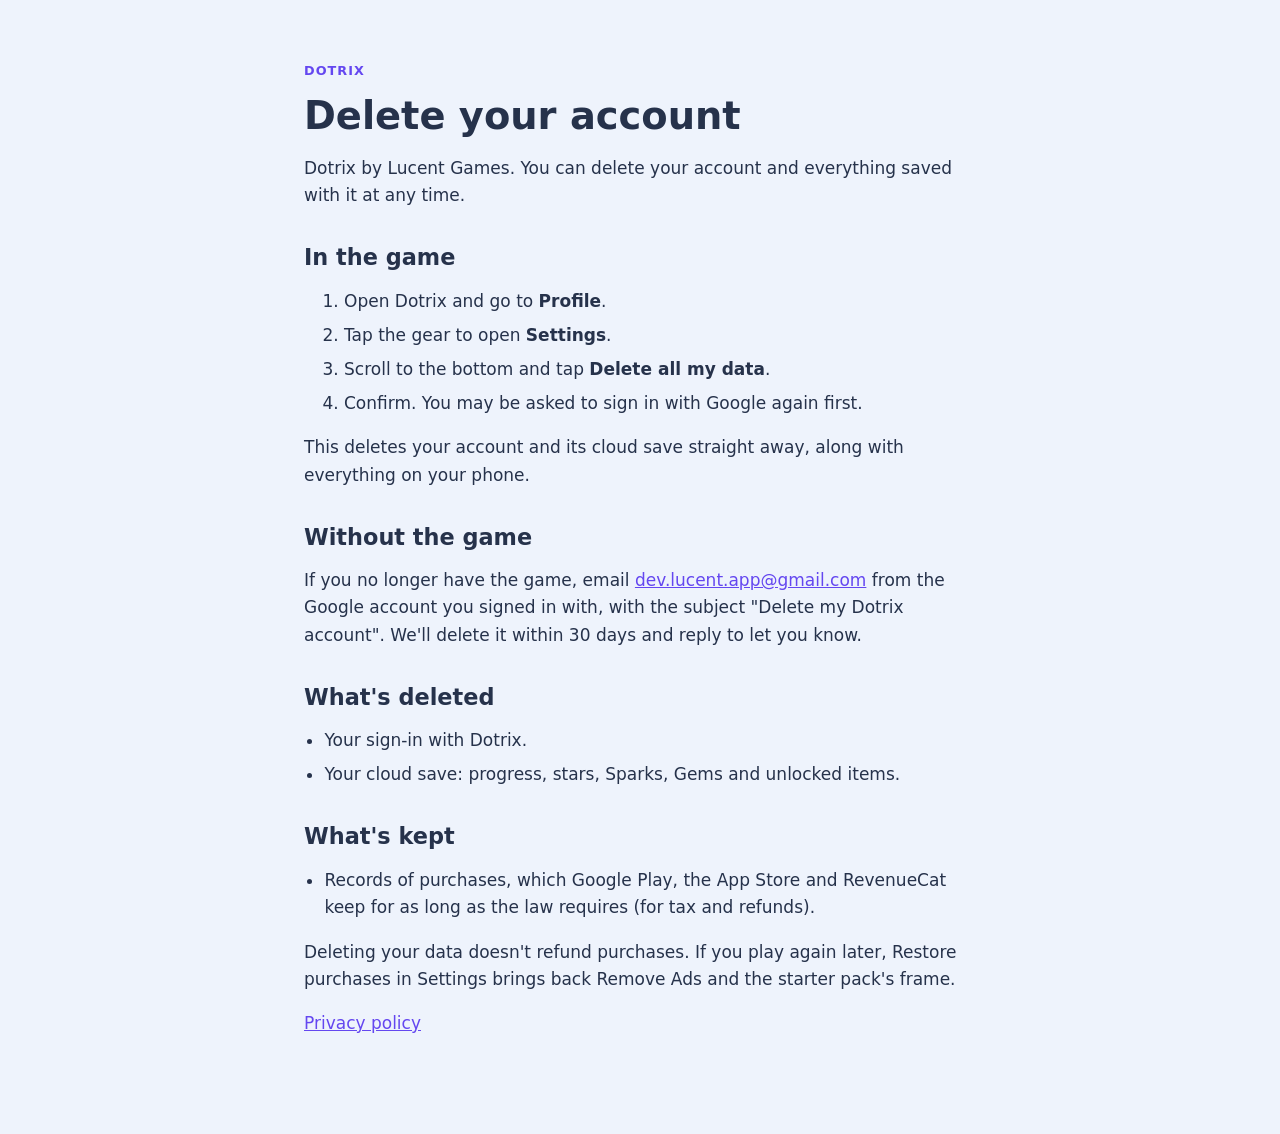
==== delete-account.html @ 7a84c68f "Add the account deletion page" ====
<!doctype html>
<html lang="en-GB">
<head>
<meta charset="utf-8">
<meta name="viewport" content="width=device-width, initial-scale=1">
<title>Delete your Dotrix account</title>
<link rel="stylesheet" href="style.css">
</head>
<body>
<main>
<p class="eyebrow"><a href="./">Dotrix</a></p>
<h1>Delete your account</h1>
<p>Dotrix by Lucent Games. You can delete your account and everything saved
with it at any time.</p>

<h2>In the game</h2>
<ol>
<li>Open Dotrix and go to <strong>Profile</strong>.</li>
<li>Tap the gear to open <strong>Settings</strong>.</li>
<li>Scroll to the bottom and tap <strong>Delete all my data</strong>.</li>
<li>Confirm. You may be asked to sign in with Google again first.</li>
</ol>
<p>This deletes your account and its cloud save straight away, along with
everything on your phone.</p>

<h2>Without the game</h2>
<p>If you no longer have the game, email
<a href="mailto:dev.lucent.app@gmail.com?subject=Delete%20my%20Dotrix%20account">dev.lucent.app@gmail.com</a>
from the Google account you signed in with, with the subject "Delete my
Dotrix account". We'll delete it within 30 days and reply to let you know.</p>

<h2>What's deleted</h2>
<ul>
<li>Your sign-in with Dotrix.</li>
<li>Your cloud save: progress, stars, Sparks, Gems and unlocked items.</li>
</ul>

<h2>What's kept</h2>
<ul>
<li>Records of purchases, which Google Play, the App Store and RevenueCat keep
for as long as the law requires (for tax and refunds).</li>
</ul>
<p>Deleting your data doesn't refund purchases. If you play again later,
Restore purchases in Settings brings back Remove Ads and the starter pack's
frame.</p>

<p><a href="privacy.html">Privacy policy</a></p>
</main>
</body>
</html>
---- style.css ----
:root {
  --bg: #EEF3FC;
  --surface: #FFFFFF;
  --fg: #26324B;
  --muted: #5F6B88;
  --accent: #6447F0;
  color-scheme: light dark;
}
@media (prefers-color-scheme: dark) {
  :root {
    --bg: #141A2C;
    --surface: #1E2439;
    --fg: #EEF2FF;
    --muted: #9AA6C6;
    --accent: #A893FF;
  }
}
* { box-sizing: border-box; }
body {
  margin: 0;
  background: var(--bg);
  color: var(--fg);
  font: 17px/1.6 ui-rounded, "Nunito", system-ui, -apple-system, "Segoe UI", sans-serif;
}
main {
  max-width: 44rem;
  margin: 0 auto;
  padding: 48px 16px 80px;
}
h1, h2, h3 { line-height: 1.15; margin: 1.6em 0 0.4em; }
h1 { font-size: 2.4rem; margin-top: 0.2em; }
h1.title { font-size: 4.5rem; letter-spacing: -0.03em; }
h1.title span, a { color: var(--accent); }
h2 { font-size: 1.4rem; }
h3 { font-size: 1.1rem; }
.lede { font-size: 1.2rem; }
.muted { color: var(--muted); }
.eyebrow { font-weight: 800; text-transform: uppercase; letter-spacing: 0.08em; font-size: 0.8rem; }
.eyebrow a { text-decoration: none; }
ul { padding-left: 1.2em; }
li { margin-bottom: 0.4em; }
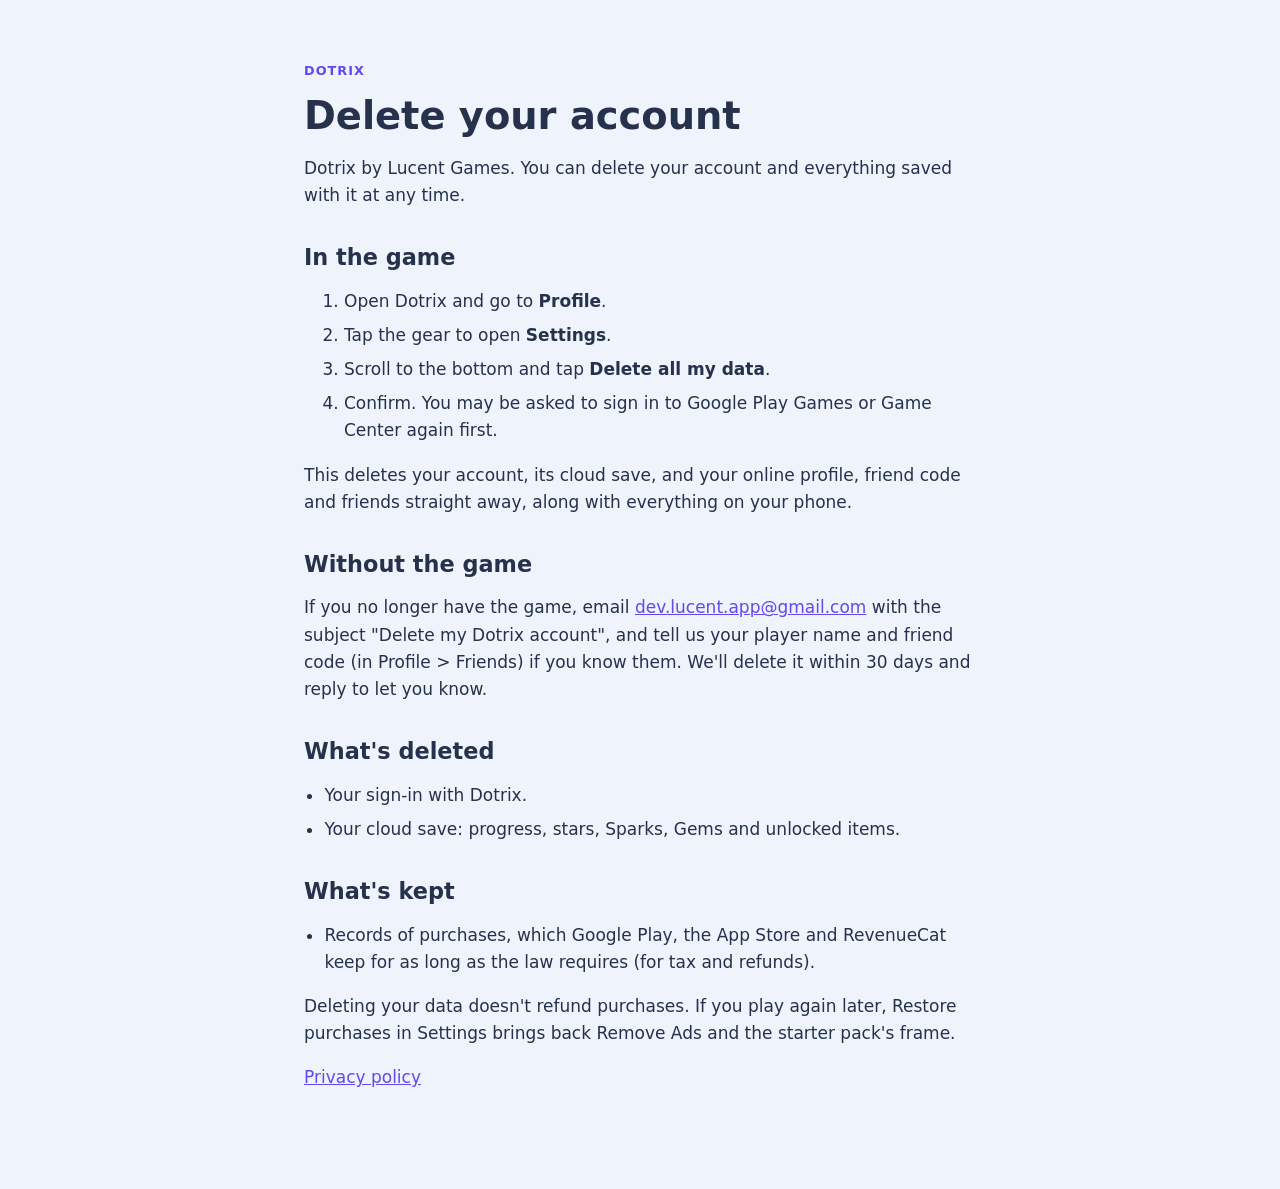
==== commit abe50c43: "Privacy and account deletion: online play and games accounts" ====
--- a/delete-account.html
+++ b/delete-account.html
@@ -18,16 +18,18 @@
 <li>Open Dotrix and go to <strong>Profile</strong>.</li>
 <li>Tap the gear to open <strong>Settings</strong>.</li>
 <li>Scroll to the bottom and tap <strong>Delete all my data</strong>.</li>
-<li>Confirm. You may be asked to sign in with Google again first.</li>
+<li>Confirm. You may be asked to sign in to Google Play Games or Game
+Center again first.</li>
 </ol>
-<p>This deletes your account and its cloud save straight away, along with
-everything on your phone.</p>
+<p>This deletes your account, its cloud save, and your online profile,
+friend code and friends straight away, along with everything on your
+phone.</p>
 
 <h2>Without the game</h2>
 <p>If you no longer have the game, email
 <a href="mailto:dev.lucent.app@gmail.com?subject=Delete%20my%20Dotrix%20account">dev.lucent.app@gmail.com</a>
-from the Google account you signed in with, with the subject "Delete my
-Dotrix account". We'll delete it within 30 days and reply to let you know.</p>
+with the subject "Delete my Dotrix account", and tell us your player name
+and friend code (in Profile &gt; Friends) if you know them. We'll delete it within 30 days and reply to let you know.</p>
 
 <h2>What's deleted</h2>
 <ul>
